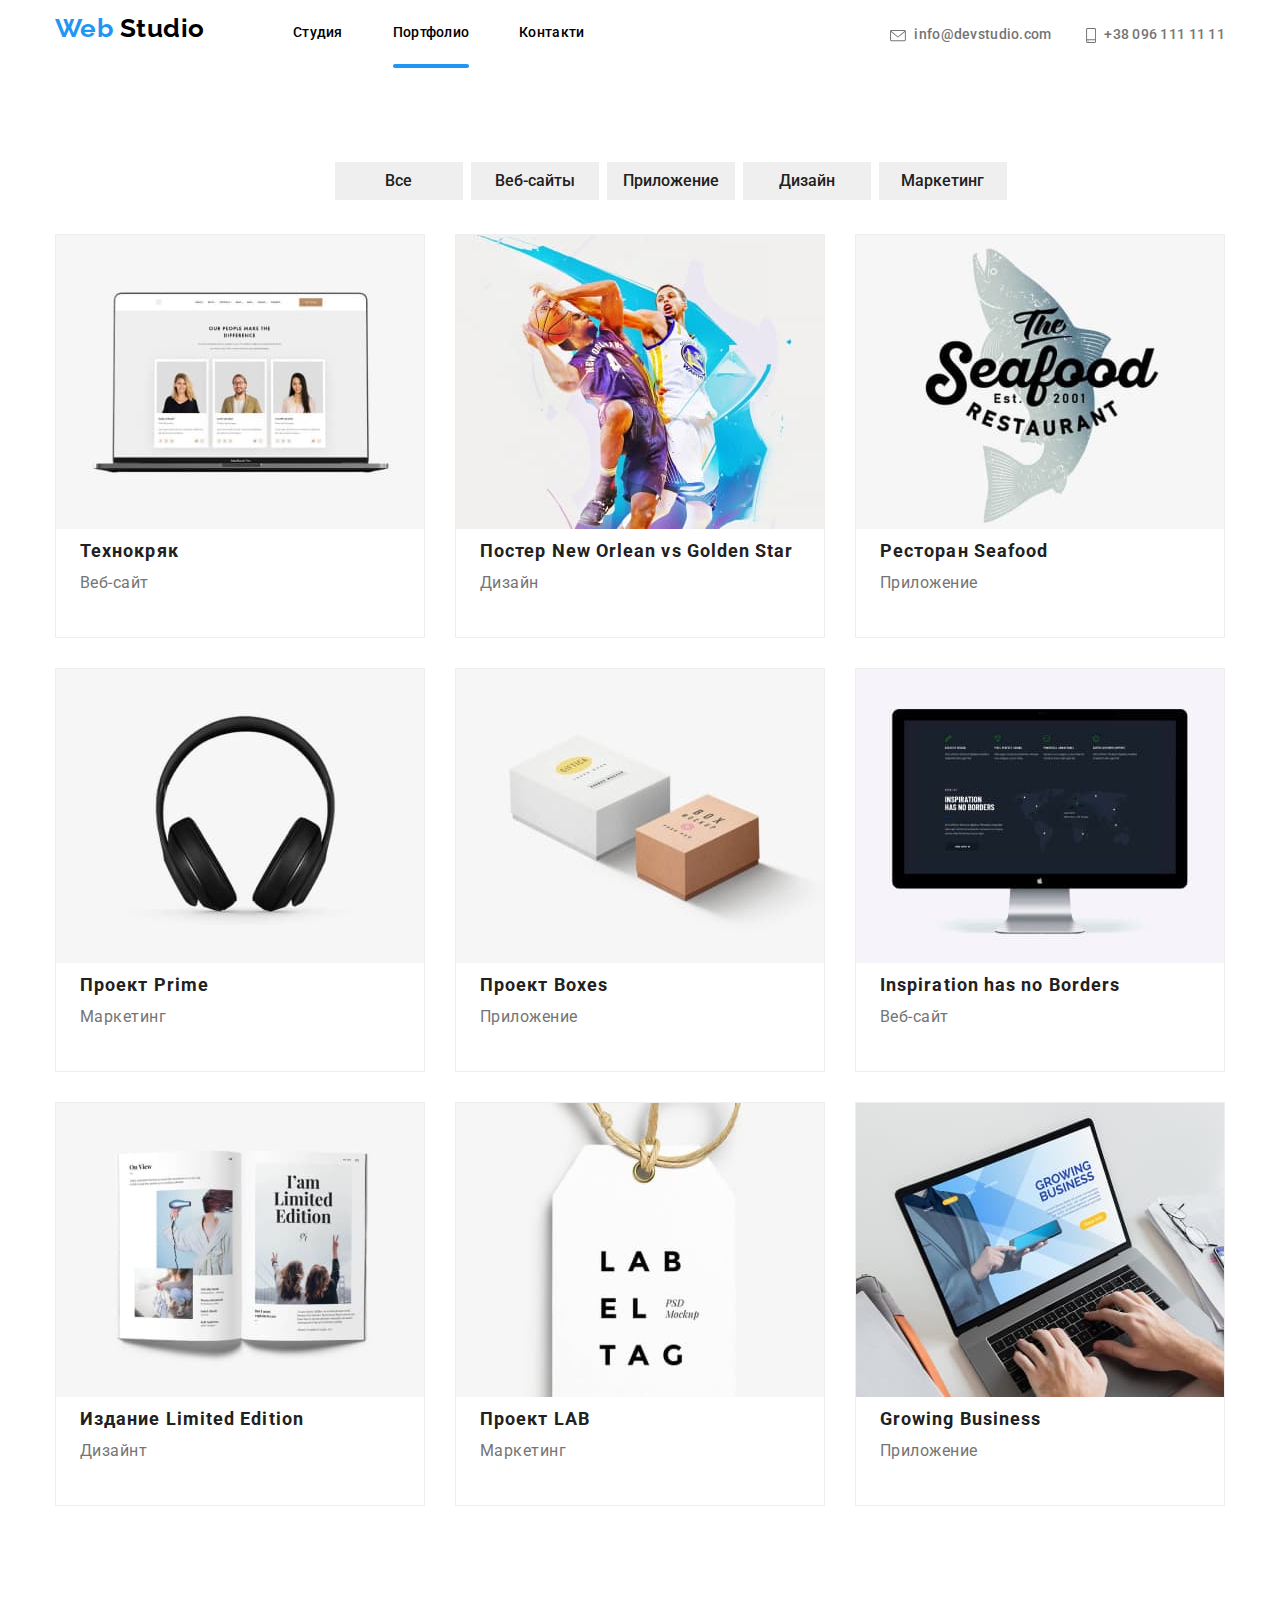
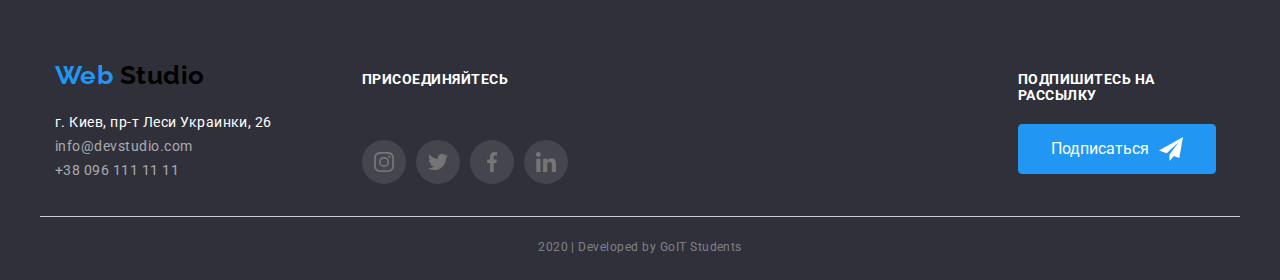
==== portfolio.html @ b1c0a959 "work 6 - copy 5" ====
<!DOCTYPE html>
<html lang="en">
<head>
    <meta charset="UTF-8">
    <meta name="viewport" content="width=device-width, initial-scale=1.0">
    <title>Document</title>
    <link href="https://fonts.googleapis.com/css2?family=Raleway:wght@700&family=Roboto:wght@400;500;700;900&display=swap" rel="stylesheet">
    <link rel="stylesheet" href="https://cdnjs.cloudflare.com/ajax/libs/modern-normalize/0.6.0/modern-normalize.min.css">
    <link rel="stylesheet" href="./css/styles.css">
</head>
<body>
    <header class="container container-header">
        <nav class="container-nav">
            <a href="./index.html" class="logo">
                <span class="logo-blue">Web</span>
                <span class="logo-black">Studio</span>
            </a>
            <ul class="site-nav list">
                <li class="item"><a href="./index.html" class="link current">Студия</a></li>
                <li class="item"><a href="./portfolio.html" class="link current link-current">Портфолио</a></li>
                <li class="item"><a href="" class="link current">Контакти</a></li>
            </ul>
        </nav>
        <address class="contacts">
            <a href="mailto:info@devstudio.com" class="link contact">
                <svg class="icon-mail" width="16" height="12">
                    <use href="./images/sprite.svg#mail"></use>
                </svg>
                info@devstudio.com</a>
            <a href="tel:+38096111111" class="link contact">
                <svg class="icon-tel" width="10" height="15">
                    <use href="./images/sprite.svg#tel"></use>
                </svg>
                +38 096 111 11 11</a>
        </address>
    </header>
    <main>
        <section>
            <div class="container container-work">
                <h1 class="wors">Наши работы</h1>
                <nav class="work-buttons">
                    <ul class="list">
                        <li class="list-item list-button"><button type="button" class="work-button">Все</button></li>
                        <li class="list-item list-button"><button type="button" class="work-button">Веб-сайты</button></li>
                        <li class="list-item list-button"><button type="button" class="work-button">Приложение</button></li>
                        <li class="list-item list-button"><button type="button" class="work-button">Дизайн</button></li>
                        <li class="list-item list-button"><button type="button" class="work-button">Маркетинг</button></li>
                    </ul>
                </nav>
                <ul class="list flex-container">
                    <li class="list-item flex-element">
                        <a href="">
                        <div class="product-foto">
                            <img src="./images/portfolio1.jpg" alt="">
                        </div>
                        <h2 class="work-title">Технокряк</h2>
                        <p class="work-name">Веб-сайт</p>
                        <div class="product-overlay">
                            <p class="text">Технокряк это современная площадка распространения коронавируса. Компании используют эту платформу для цифрового шпионажа и атак на защищённые сервера конкурентов.</p>
                        </div>
                        </a>
                    </li>
                    <li class="list-item flex-element">
                        <a href="">
                            <div class="product-foto">
                                <img src="./images/portfolio2.jpg" alt="">
                            </div>
                        <h2 class="work-title">Постер New Orlean vs Golden Star</h2>
                        <p class="work-name">Дизайн</p>
                        <div class="product-overlay">
                            <p class="text">Технокряк это современная площадка распространения коронавируса. Компании используют эту платформу для цифрового шпионажа и атак на защищённые сервера конкурентов.</p>
                        </div>          
                        </a>
                    </li>
                    <li class="list-item flex-element">
                        <a href="">
                            <div class="product-foto">
                                <img src="./images/portfolio3.jpg" alt="">
                            </div>
                        <h2 class="work-title">Ресторан Seafood</h2>
                        <p class="work-name">Приложение</p>
                        <div class="product-overlay">
                            <p class="text">Технокряк это современная площадка распространения коронавируса. Компании используют эту платформу для цифрового шпионажа и атак на защищённые сервера конкурентов.</p>
                        </div>            
                        </a>
                    </li>
                    <li class="list-item flex-element">
                        <a href="">
                            <div class="product-foto">
                                <img src="./images/portfolio4.jpg" alt="">
                            </div>
                        <h2 class="work-title">Проект Prime</h2>
                        <p class="work-name">Маркетинг</p>
                        <div class="product-overlay">
                            <p class="text">Технокряк это современная площадка распространения коронавируса. Компании используют эту платформу для цифрового шпионажа и атак на защищённые сервера конкурентов.</p>
                        </div>           
                        </a>
                    </li>
                    <li class="list-item flex-element">
                        <a href="">
                            <div class="product-foto">
                                <img src="./images/portfolio5.jpg" alt="">
                            </div>
                        <h2 class="work-title">Проект Boxes</h2>
                        <p class="work-name">Приложение</p>
                        <div class="product-overlay">
                            <p class="text">Технокряк это современная площадка распространения коронавируса. Компании используют эту платформу для цифрового шпионажа и атак на защищённые сервера конкурентов.</p>
                        </div>            
                        </a>
                    </li>
                    <li class="list-item flex-element">
                        <a href="">
                            <div class="product-foto">
                                <img src="./images/portfolio6.jpg" alt="">
                            </div>
                        <h2 class="work-title">Inspiration has no Borders</h2>
                        <p class="work-name">Веб-сайт</p>
                        <div class="product-overlay">
                            <p class="text">Технокряк это современная площадка распространения коронавируса. Компании используют эту платформу для цифрового шпионажа и атак на защищённые сервера конкурентов.</p>
                        </div>              
                        </a>
                    </li>
                    <li class="list-item flex-element">
                        <a href="">
                            <div class="product-foto">
                                <img src="./images/portfolio7.jpg" alt="">
                            </div>
                        <h2 class="work-title">Издание Limited Edition</h2>
                        <p class="work-name">Дизайнт</p>
                        <div class="product-overlay">
                            <p class="text">Технокряк это современная площадка распространения коронавируса. Компании используют эту платформу для цифрового шпионажа и атак на защищённые сервера конкурентов.</p>
                        </div>            
                        </a>
                    </li>
                    <li class="list-item flex-element">
                        <a href="">
                            <div class="product-foto">
                                <img src="./images/portfolio8.jpg" alt="">
                            </div>
                        <h2 class="work-title">Проект LAB</h2>
                        <p class="work-name">Маркетинг</p>
                        <div class="product-overlay">
                            <p class="text">Технокряк это современная площадка распространения коронавируса. Компании используют эту платформу для цифрового шпионажа и атак на защищённые сервера конкурентов.</p>
                        </div>           
                        </a>
                    </li>
                    <li class="list-item flex-element">
                        <a href="">
                            <div class="product-foto">
                                <img src="./images/portfolio9.jpg" alt="">
                            </div>
                        <h2 class="work-title">Growing Business</h2>
                        <p class="work-name">Приложение</p>
                        <div class="product-overlay">
                            <p class="text">Технокряк это современная площадка распространения коронавируса. Компании используют эту платформу для цифрового шпионажа и атак на защищённые сервера конкурентов.</p>
                        </div> 
                        </a>
                    </li>
                </ul>
            </div>
        </section>
    </main>
    <footer class="footer">
        <div class="container page-footer">
            <div class="container-address">
                <a href="./index.html" class="logo logo-footer">
                    <span class="logo-blue">Web</span>
                    <span class="logo-black">Studio</span>
                </a>
                <address>
                    <ul>
                        <li class="lis"><p class="footer-address">г. Киев, пр-т Леси Украинки, 26</p></li>
                        <li class="lis"><a href="mailto:info@devstudio.com" class="footer-contact">info@devstudio.com</a></li>
                        <li class="lis"><a href="tel:+38096111111" class="footer-contact">+38 096 111 11 11</a></li>
                    </ul>
                </address>
            </div>
            <div class="inst">
                <h3 class="footer-title insts">Присоединяйтесь</h3>
                <ul class="site-nav list">
                    <li class="list-icons">
                        <a href="" class="link social-link icons">
                            <svg class="icon" width="20" height="20">
                                <use href="./images/sprite.svg#instagram"></use>
                            </svg>
                        </a>
                    </li>
                    <li class="list-icons">
                        <a href="" class="link social-link icons">
                            <svg class="icon" width="20" height="20">
                                <use href="./images/sprite.svg#twitter"></use>
                            </svg>
                         </a>
                    </li>
                    <li class="list-icons">
                        <a href="" class="link social-link icons">
                            <svg class="icon" width="20" height="20">
                                <use href="./images/sprite.svg#facebook"></use>
                            </svg>
                         </a>
                    </li>
                    <li class="list-icons">
                        <a href="" class="link social-link icons">
                            <svg class="icon" width="20" height="20">
                                <use href="./images/sprite.svg#linkedin"></use>
                            </svg>
                         </a>
                    </li> 
                </ul>   
            </div>
            <div class="mail">
                <h3 class="footer-title mails">Подпишитесь на рассылку</h3>
                <button type="button" class="buttons">Подписаться
                    <svg class="icon-send" width="24" height="24">
                        <use href="./images/sprite.svg#send"></use>
                    </svg> 
                </button>
            </div>
        </div>
        <p class="avtor">2020 | Developed by GoIT Students</p>
    </footer>
</body>
</html>
---- css/styles.css ----
:root {
    --primary-text-color: #757575;
    --title-text-color: #212121;
    --accent-color: #2196F3;
    --primary-white-color: #ffffff;
    --link-color: #000000;
    --timing-function: cubic-bezier(0.4, 0, 0.2, 1);
    --timing: 250ms;
}

/*Стили для index.html*/
* {
    margin: 0;
    padding: 0;
    box-sizing: border-box;
}

body {
    background-color: var(--primary-white-color);
    color: var(--primary-text-color);
    font-family: Roboto;
    letter-spacing: 0.03em;
}

.list {
    display: flex;
    padding-top: 0;
    padding-bottom: 0;
    padding-left: 0;
    padding-right: 0;
    list-style: none;
}

.list-item {
    box-sizing: border-box;
    margin-left: 30px;
}

.container {
    width: 1200px;
    padding-left: 15px;
    padding-right: 15px;
}

.container-header {
    display: flex;
    align-items: center;
    margin-left: auto;
    margin-right: auto;
}

.container-nav {
    display: flex;
    align-items: baseline;
}

a {
    text-decoration: none;
    transition: color var(--timing), var(--timing-function), fill var(--timing), var(--timing-function);
}

a:hover {
    color: var(--accent-color);
}

a:hover svg {
    fill: var(--accent-color);
}

a:hover .icon {
    fill: var(--primary-white-color);
}

.logo {
    width: 153px;
    margin-right: 85px;
    margin-bottom: 25px;

    color: var(--link-color);
    font-family: Raleway;
    font-weight: bold;
    font-size: 26px;
    line-height: 1.19;
}

.logo-blue {
    color: var(--accent-color);
}

.logo-black {
    color: var(--link-color);
}

.site-nav .item {
    margin-right: 50px;
}

.site-nav .item:last-child {
    margin-right: 0;
}

.site-nav .link {
    display: block;
    margin-top: 32px;
    margin-bottom: 32px;

    color: var(--link-color);
    font-weight: 500;
    font-size: 14px;
    line-height: 1.14px;
    letter-spacing: 0.02em;
    transition: color var(--timing), var(--timing-function);
}

.site-nav .link:hover,
.site-nav .link:focus {
    color: var(--accent-color);
}

.site-nav .link .current {
    color: var(--accent-color);
}

.current {
    position: relative;
}

.current::after {
    content: "";
    position: absolute;
    display: block;
    width: 100%;
    height: 4px;
    left: 0;
    top: 32px;
    border-radius: 2px;
    background-color: var(--accent-color);
    transition: opacity 250ms var(--timing-function);
    opacity: 0;
}

.current:hover::after,
.current:focus::after {
    opacity: 1;
}

.link-current:after  {
    content: "";
    position: absolute;
    display: block;
    height: 4px;
    left: 0;
    top: 32px;
    border-bottom: 2px solid var(--accent-color);
    opacity: 1;
}

.contacts {
    margin-left: auto;
}

.contact {
    margin-right: 30px;
    margin-top: 32px;
    margin-bottom: 32px;

    color: var(--primary-text-color);
    font-family: Roboto;
    font-weight: 500;
    font-size: 14px;
    line-height: 1.14;
    letter-spacing: 0.02em;
    font-style: normal;
    transition: color var(--timing), var(--timing-function);
}

.contact:last-child {
    margin-right: 0;
}

.contact:hover,
.contact:focus {
    color: var(--accent-color);
}

.icon-mail,
.icon-tel {
    fill: var(--primary-text-color);
    margin-right: 5px;
    vertical-align: middle;
}

/*Контейнери*/

.section-hero {
    max-width: 1600px;
    height: 600px;
    display: flex;
    margin-left: auto;
    margin-right: auto;
    outline: 1px solid black;
    background-color: #000000;
    background-image: linear-gradient(
        to right,
        rgba(47, 48, 58, 0.8),
        rgba(47, 48, 58, 0.8)
        ),
        url("../images/Header.jpg");
    background-repeat: no-repeat;
    background-position: center;
    background-size: cover;   
}

.container-hero {
    margin: auto;
    max-width: 696px;
    text-align: center;
}

.hero-title {
    margin-bottom: 30px;
    color: var(--primary-white-color);
    font-weight: 900;
    font-size: 44px;
    line-height: 1.36;
    text-align: center;
    letter-spacing: 0.06em;
    text-transform: uppercase;   
}

.button {
    display: inline-block;
    min-width: 200px;
    height: 50px;

    color: var(--primary-white-color);
    border: 1px solid var(--accent-color);
    border-radius: 4px;
    background-color: var(--accent-color);
    text-align: center;
}

.button.primary {
    color: var(--primary-white-color);
    background: var(--accent-color);
}

.button.secondary {
    color: var(--accent-color);
    background-color: var(--primary-white-color);
}

.container-mesedg {
    display: flex;
    margin-left: auto;
    margin-right: auto;
    text-align: center;
    justify-content: space-between;
    padding-top: 94px;
    padding-bottom: 94px;
}

.mesedg {
    width: calc((100% - 30px * 3) / 4);
    margin-right: 30px;
    margin-left: 0;
    justify-content: center;
    align-items: center;
}

.mesedg:last-child {
    margin-right: 0;
}

.icon-mesedg {
    width: 270px;
    height: 120px;
    background: #F5F4FA;
    border-radius: 4px;
    padding-top: 25px;
    padding-bottom: 25px;
}

.section-title {
    width: 270px;
    text-align: left;
    margin-bottom: 10px;
    
    color: var(--title-text-color);
    font-weight: 700;
    font-size: 14px;
    line-height: 1.14;
    text-transform: uppercase;
}

.section-text {
    width: 270px;
    text-align: left;

    color: var(--primary-text-color);
    font-weight: 400;
    font-size: 14px;
    line-height: 1.71;
}

.container-robota {
    margin-left: auto;
    margin-right: auto;
    text-align: center;
    padding-top: 94px;
    padding-bottom: 94px;
}

.section-titles {
    margin-bottom: 50px;

    color: var(--title-text-color);
    font-weight: 700;
    font-size: 36px;
    line-height: 1.17;
    text-align: center;
}

.program {
    width: calc((100% - 30px * 2) / 3);
    margin-right: 30px;
    margin-left: 0;
    position: relative;
}  

.foto-program {
    width: 370px;
    height: 294px;
}

.program-cod {
    position: absolute;
    top: 294px;
    left: 0;
    width: 370px;
    height: 70px;
    background-color: rgba(47, 48, 58, 0.8);
    transform: translateY(-100%);
}

.section-cod {
    display: flex;
    margin-top: 27px;
    margin-bottom: 27px;

    color: var(--primary-white-color);
    font-weight: 700;
    font-size: 14px;
    line-height: 16px;
    text-align: center;
    text-transform: uppercase;
    justify-content: center;
    align-items: center;
}

.container-comanda {
    margin-left: auto;
    margin-right: auto;
    text-align: center;
    padding-top: 94px;
    padding-bottom: 94px;
}

.comanda {
    width: 264px;
}

.fotos {
    width: calc((100% - 30px * 3) / 4);
    margin-right: 30px;
    margin-left: 0;
    box-shadow: 0px 2px 1px rgba(0, 0, 0, 0.2), 0px 1px 1px rgba(0, 0, 0, 0.14), 0px 1px 3px rgba(0, 0, 0, 0.12);
}

.fotos:last-child {
    margin-right: 0;
}

.foto-name {
    width: 270px;
    height: 260px;
    margin-bottom: 30px;
}

.section-name {
    margin-bottom: 10px;
    margin-right: auto;
    margin-left: auto;


    color: var(--title-text-color);
    font-weight: 500;
    font-size: 16px;
    line-height: 1.19;
    text-align: center;
}

.section-tex {
    margin-bottom: 16px;
    margin-left: auto;
    margin-right: auto;

    color: var(--primary-text-color);
    font-weight: 400;
    font-size: 14px;
    line-height: 1.71;
    text-align: center;
}

.list-name {
    width: 206px;
    margin-bottom: 24px;
    margin-left: 32px;
}

.social-link {
    display: inline-flex;
    width: 44px;
    height: 44px;
    border-radius: 50%;
    background-color: var(--primary-white-color);
    align-items: center;
    padding-top: 12px;
    transition: background-color var(--timing), var(--timing-function);
}

.social-link:hover {
    background-color: var(--accent-color);
}

.icon {
    fill: var(--primary-text-color);
}

.container-client {
    margin-left: auto;
    margin-right: auto;
    text-align: center;
    padding-top: 94px;
    padding-bottom: 94px;
}

.clients {
    display: flex;
    margin-left: auto;
    margin-right: auto;
}

.client {
    width: 170px;
    margin-right: 30px;
    margin-left: 0;
}

.box-icon {
    display: flex;
    height: 90px;
    border: 0.1px solid #AFB1B8;
    border-radius: 5%;
    align-items: center;
    padding-left: 60px;
    transition: border var(--timing), var(--timing-function);
}

.box-icon:hover {
    border: 0.1px solid var(--accent-color);
    border-radius: 5%;
}

.icon-logo {
    fill: var(--primary-text-color);
}


/*Футер*/

.footer {
    color: var(--primary-white-color);
    background-color:  #2F303A;
}

.page-footer {
    display: flex;
    justify-content: space-between;
    align-items: baseline;
    border-bottom: 1px solid #ccc;
    margin-left: auto;
    margin-right: auto;
}

.logo-footer {
    display: block;
    width: 153px;
    margin-bottom: 20px;
}

.lis {
    list-style: none;
}

.footer-address {
    width: 231px;

    color: var(--primary-white-color);
    font-weight: 400;
    font-size: 14px;
    line-height: 1.71;
    font-style: normal;
}

.footer-contact {
    width: 231px;

    color: rgba(255, 255, 255, 0.6);
    font-weight: 400;
    font-size: 14px;
    line-height: 1.71;
    font-style: normal;
}

.inst {
    display: block;
    width: 206px;
    margin-left: 69px;
    margin-top: 72px;
}

.footer-title {
    color: var(--primary-white-color);
    font-weight: 700;
    font-size: 14px;
    line-height: 1.14;
    text-transform: uppercase;
}

.insts {
    width: 145px;
    margin-bottom: 20px;
}

.list-icons {
    margin-right: 10px;
}

.icons {
    background: rgba(255, 255, 255, 0.1);
    padding-left: 12px;
}

 .mail {
    display: block;
    width: 570px;
    margin-left: 450px;
 }

 .mails {
    width: 219px;
    margin-bottom: 20px;
    padding-left: 0;
 }

 .buttons {
    display: inline-flex;
    border-radius: 4px;
    padding: 10px 32px;
    max-width: 200px;
    height: 50px;

    color: var(--primary-white-color);
    border: 1px solid var(--accent-color);
    background-color: var(--accent-color);
    text-align: center;
    align-items: center;
    cursor: pointer;
}

.icon-send {
    fill: var(--primary-white-color);
    margin-left: 10px;
}

.avtor {
    display: block;
    width: 310px;
    padding-top: 18px;
    padding-bottom: 21px;
    margin: auto;
    
    
    color: rgba(255, 255, 255, 0.4);
    font-size: 12px;
    line-height: 2;
    text-align: center;
}


/*Стили для portfolio
.html*/

.container-work {
    margin-left: auto;
    margin-right: auto;
    text-align: center;
    padding-top: 93px;
    padding-bottom: 94px;
}

.wors {
    display: none;
}

.work-buttons {
    width: 611px;
    margin-bottom: 34px;
    margin-left: auto;
    margin-right: auto;
}

.list-button {
    margin-right: 8px;
    margin-left: 0;
}

.work-button {
    min-width: 128px;
    height: 38px;

    color: var(--title-text-color);
    font-weight: 500;
    font-size: 16px;
    line-height: 1.62;
    text-align: center;
    border: none;
    cursor: pointer;
    transition: background-color var(--timing), var(--timing-function), color var(--timing), var(--timing-function);
}

.work-button:hover,
.work-button:focus {
    color: var(--primary-white-color);
    background-color: var(--accent-color);
}
.flex-container {
    display: flex;
    flex-wrap: wrap;
    margin: -15px;
}

.flex-element {
    width: 370px;
    height: 404px;
    margin: 15px;
    border: 1px solid #EEEEEE;
    overflow: hidden;
    position: relative;
}

.product-foto {
    background-color: rgba(255, 255, 255, 0.4);
    overflow: hidden;
    position: relative;
}

.product-foto::before {
    display: inline-block;
    content: "";
    position: absolute;
    top: 0;
    left: 0;
    width: 100%;
    height: 100%;
    background-color: rgba(33, 150, 243, 0.9);
    transform: translateY(100%);
    transition: transform 250ms var(--timing-function);
    opacity: 0;
}

.flex-element:hover .product-foto::before {
    transform: translateY(0);
    opacity: 1;
}

.product-overlay {
    position: absolute;
    padding-top: 63px;
    left: 0;
    top: 0;
    width: 100%;
    height: 100%;
    transform: translateY(100%);
    transition: transform 250ms var(--timing-function);
    opacity: 0;
}

.flex-element:hover .product-overlay {
    transform: translateY(0);
    opacity: 1;
    box-shadow: 1px 4px 6px rgba(0, 0, 0, 0.16), 0px 4px 4px rgba(0, 0, 0, 0.06), 0px 1px 1px rgba(0, 0, 0, 0.12);
}

.work-title {
    width: 322px;
    margin-top: 0;
    margin-bottom: 4px;
    margin-right: 24px;
    margin-left: 24px;

    color: var(--title-text-color);
    font-weight: 700;
    font-size: 18px;
    line-height: 2.0;
    letter-spacing: 0.06em;
    text-align: left;
}

.work-name {
    width: 322px;
    margin-top: 0;
    margin-bottom: 20px;
    margin-right: 24px;
    margin-left: 24px;

    color: var(--primary-text-color);
    font-weight: 400;
    font-size: 16px;
    line-height: 1.187;
    text-align: left;
}

.text {
    width: 332px;
    margin-top: auto;
    margin-bottom: auto;
    margin-right: 24px;
    margin-left: 24px;

    color: var(--primary-white-color);
    font-weight: 400;
    font-size: 18px;
    line-height: 1.56;
    text-align: left;
}
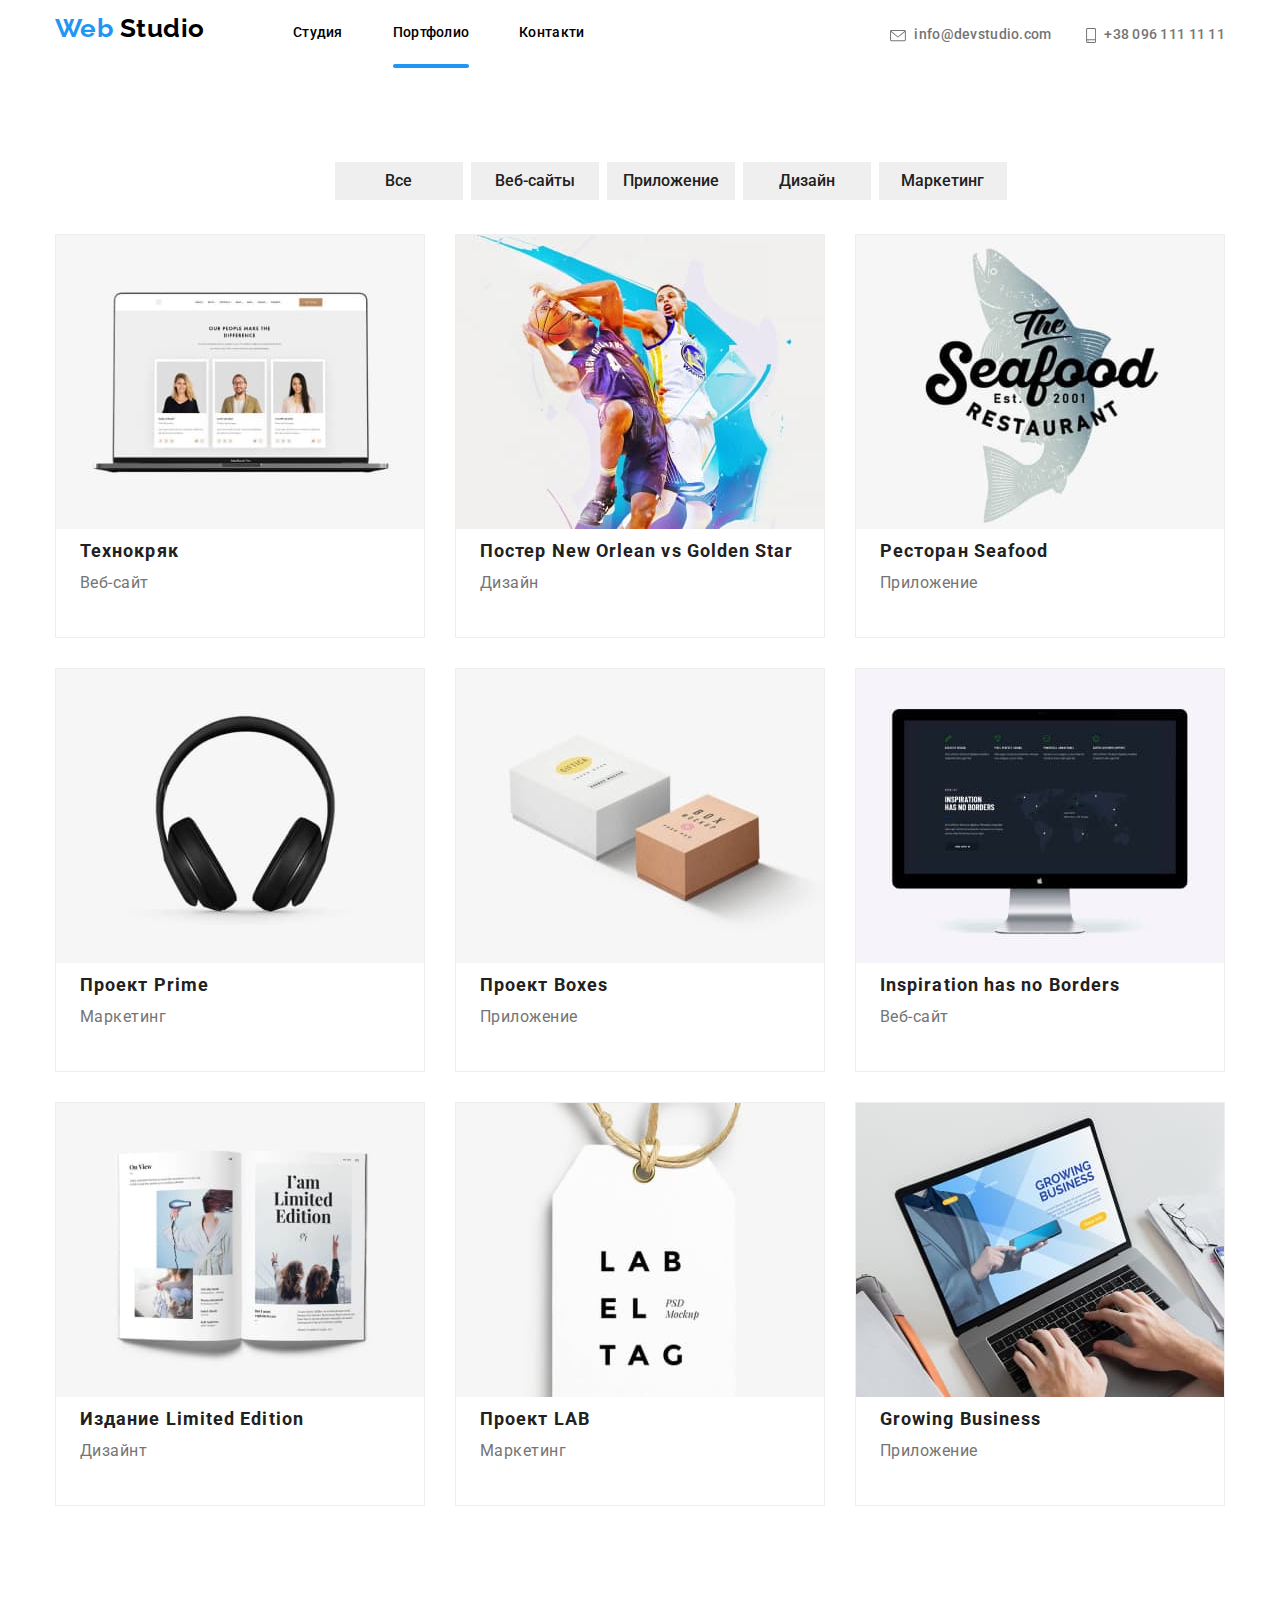
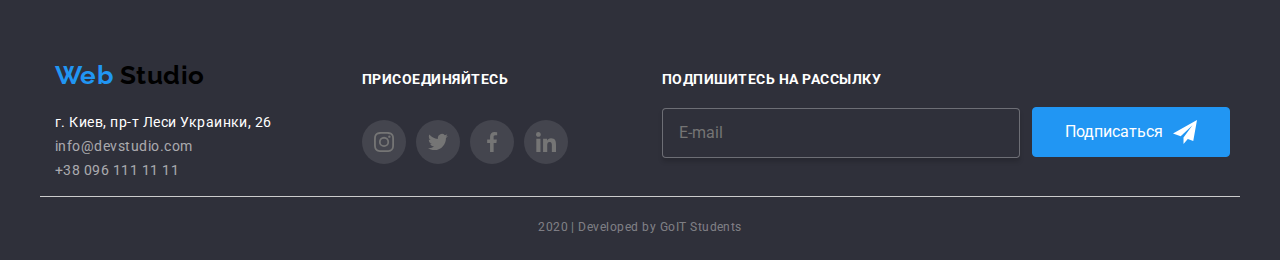
==== commit f66d0586: "work 6 - final 2" ====
--- a/portfolio.html
+++ b/portfolio.html
@@ -208,16 +208,24 @@
                     </li> 
                 </ul>   
             </div>
-            <div class="mail">
-                <h3 class="footer-title mails">Подпишитесь на рассылку</h3>
-                <button type="button" class="buttons">Подписаться
-                    <svg class="icon-send" width="24" height="24">
-                        <use href="./images/sprite.svg#send"></use>
-                    </svg> 
-                </button>
+            <div>
+                <form class="forms">
+                    <div class="forms-mail">
+                        <div class="forms-mails">
+                        <h3 class="footer-title mails">Подпишитесь на рассылку</h3>
+                        <input class="forms-input" type="email" name="email" placeholder="E-mail" />
+                        </div>
+                        <button type="submit" class="buttons submit">Подписаться
+                            <svg class="icon-send" width="24" height="24">
+                                <use href="./images/sprite.svg#send"></use>
+                            </svg> 
+                        </button>
+                    </div>
+                </form>
             </div>
         </div>
         <p class="avtor">2020 | Developed by GoIT Students</p>
     </footer>
+    <script src="./js/modal.js"></script>
 </body>
 </html>--- a/css/styles.css
+++ b/css/styles.css
@@ -117,10 +117,6 @@
     color: var(--accent-color);
 }
 
-.site-nav .link .current {
-    color: var(--accent-color);
-}
-
 .current {
     position: relative;
 }
@@ -135,7 +131,7 @@
     top: 32px;
     border-radius: 2px;
     background-color: var(--accent-color);
-    transition: opacity 250ms var(--timing-function);
+    transition: opacity var(--timing), var(--timing-function);
     opacity: 0;
 }
 
@@ -250,6 +246,205 @@
     background-color: var(--primary-white-color);
 }
 
+/*Модалка*/
+
+
+.backdrop.is-hidden {
+    visibility: hidden;
+    opacity: 0;
+    transform: scale(0);
+    transition: 250ms var(--timing-function);
+    z-index: -1;
+}
+
+.form {
+    width: 528px;
+    margin-left: auto;
+    margin-right: auto;
+    padding: 40px;
+    background-color: var(--primary-white-color);
+    position: relative;
+    box-shadow: 0px 2px 1px rgba(0, 0, 0, 0.2), 0px 1px 1px rgba(0, 0, 0, 0.14), 0px 1px 3px rgba(0, 0, 0, 0.12);
+    border-radius: 4px;
+}
+
+.close {
+    position: absolute;
+    width: 30px;
+    height: 30px;
+    top: 8px;
+    right: 8px;
+    background-color: var(--primary-white-color);
+    border-radius: 50%;
+    border: 1px solid rgba(33, 33, 33, 0.2);
+    transform: translateX(-10%);
+    cursor: pointer;
+}
+
+.icon-close {
+    position: absolute;
+    top: 0;
+    left: 5px;
+    transform: translateY(30%);
+}
+
+.form-title {
+    margin-bottom: 30px;
+    font-style: normal;
+    font-weight: bold;
+    font-size: 20px;
+    line-height: 23px;
+    color: var(--title-text-color);
+}
+
+.form-field {
+    margin-bottom: 28px;
+    position: relative;
+}
+
+.form-label {
+    position: absolute;
+    top: 50%;
+    left: 42px;
+    transform: translateY(-50%);
+    color: var(--title-text-color);
+    transition: transform var(--timing), var(--timing-function);
+}
+
+.form-input {
+    width: 100%;
+    margin: 0;
+    padding: 12px 18px;
+    border: 1px solid rgba(33, 33, 33, 0.2);
+    box-sizing: border-box;
+    border-radius: 4px;
+}
+
+.form-input:focus + .form-label,
+.form-input:not(:placeholder-shown) + .form-label {
+    color: var(--accent-color);
+    transform: translateY(-50px);
+}
+
+.form-input:placeholder-shown {
+    background-color: var(--primary-white-color);
+}
+
+.form-label:focus-within .form-input{
+    border-color: var(--accent-color);
+    outline:none;
+}
+
+.form-icon {
+    position: absolute;
+    top: 50%;
+    left: 16px;
+
+    display: inline-block;
+    width: 18px;
+    height: 18px;
+    transform: translateY(-50%);
+    background-color: var(--primary-white-color);
+}
+
+.form-input:focus ~ .form-icon {
+    fill: var(--accent-color);
+}
+
+.field-textarea {
+    position: relative;
+    margin-bottom: 20px;
+}
+
+.form-textarea {
+    position: absolute;
+    top: 20%;
+    left: 16px;
+    transform: translateY(-60%);
+    color: var(--primary-text-color);
+    transition: transform var(--timing), var(--timing-function);
+}
+
+.comment:focus + .form-textarea,
+.comment:focus:not(:placeholder-shown) + .form-textarea {
+    color: var(--accent-color);
+    transform: translateY(-50px);
+}
+
+.comment:placeholder-shown {
+    background-color: var(--primary-white-color);
+}
+
+.comment {
+    width: 448px;
+    height: 120px;
+    padding: 12px 16px;
+    margin: 0;
+    border: 1px solid rgba(33, 33, 33, 0.2);
+    box-sizing: border-box;
+    border-radius: 4px;
+}
+
+.textarea {
+    resize: none;
+}
+
+.label {
+    display: flex;
+}
+
+.checkbox-box {
+    position: relative;
+}
+
+.checkbox-text {
+    font-size: 14px;
+    line-height: 24px;
+    margin-left: 8px;
+    margin-left: 25px;
+}
+
+.checkbox {
+    position: absolute;
+    width: 1px;
+    height: 1px;
+    margin: -1px;
+    border: 0;
+    padding: 0;
+    clip: rect(0 0 0 0 );
+    overflow: hidden;
+}
+
+.icon-box {
+    position: absolute;
+    display: inline-block;
+    width: 16px;
+    height: 15px;
+    top: 5px;
+    left: 0;
+    border: 2px solid var(--link-color);
+    border-radius: 2px;
+    align-items: center;
+}
+
+.checkbox:checked + .icon-box {
+    border-color: var(--accent-color);
+    background-color: var(--accent-color);
+    background-image: url(../images/iconcheck.svg);
+    background-size: contain;
+    background-origin: border-box;
+}
+
+.doc {
+    color: var(--accent-color);
+    text-decoration-line: underline;
+}
+.form-button {
+    margin-left: 125px;
+    margin-top: 30px;
+}
+/*Модалка*/
+
 .container-mesedg {
     display: flex;
     margin-left: auto;
@@ -540,7 +735,6 @@
 
 .insts {
     width: 145px;
-    margin-bottom: 20px;
 }
 
 .list-icons {
@@ -552,24 +746,49 @@
     padding-left: 12px;
 }
 
- .mail {
+.forms {
+    display: flex;
+    width: 570px;
+    height: 86px;
+    margin-left: 94px;
+}
+ 
+.forms-mail {
+    display: flex; 
+}
+
+.forms-mails {
     display: block;
-    width: 570px;
-    margin-left: 450px;
- }
-
- .mails {
-    width: 219px;
+}
+
+.forms-input {
+    width: 358px;
+    height: 50px;
+    padding: 15px 16px;
+    border: 1px solid rgba(255, 255, 255, 0.3);
+    box-sizing: border-box;
+    box-shadow: 0px 4px 4px rgba(0, 0, 0, 0.15);
+    border-radius: 4px;
+    background-color:  #2F303A;
+}
+
+.mails {
     margin-bottom: 20px;
     padding-left: 0;
- }
-
- .buttons {
+}
+
+.submit {
+    margin-top: 35px;
+
+}
+
+.buttons {
     display: inline-flex;
     border-radius: 4px;
     padding: 10px 32px;
     max-width: 200px;
     height: 50px;
+    margin-left: 12px;
 
     color: var(--primary-white-color);
     border: 1px solid var(--accent-color);
